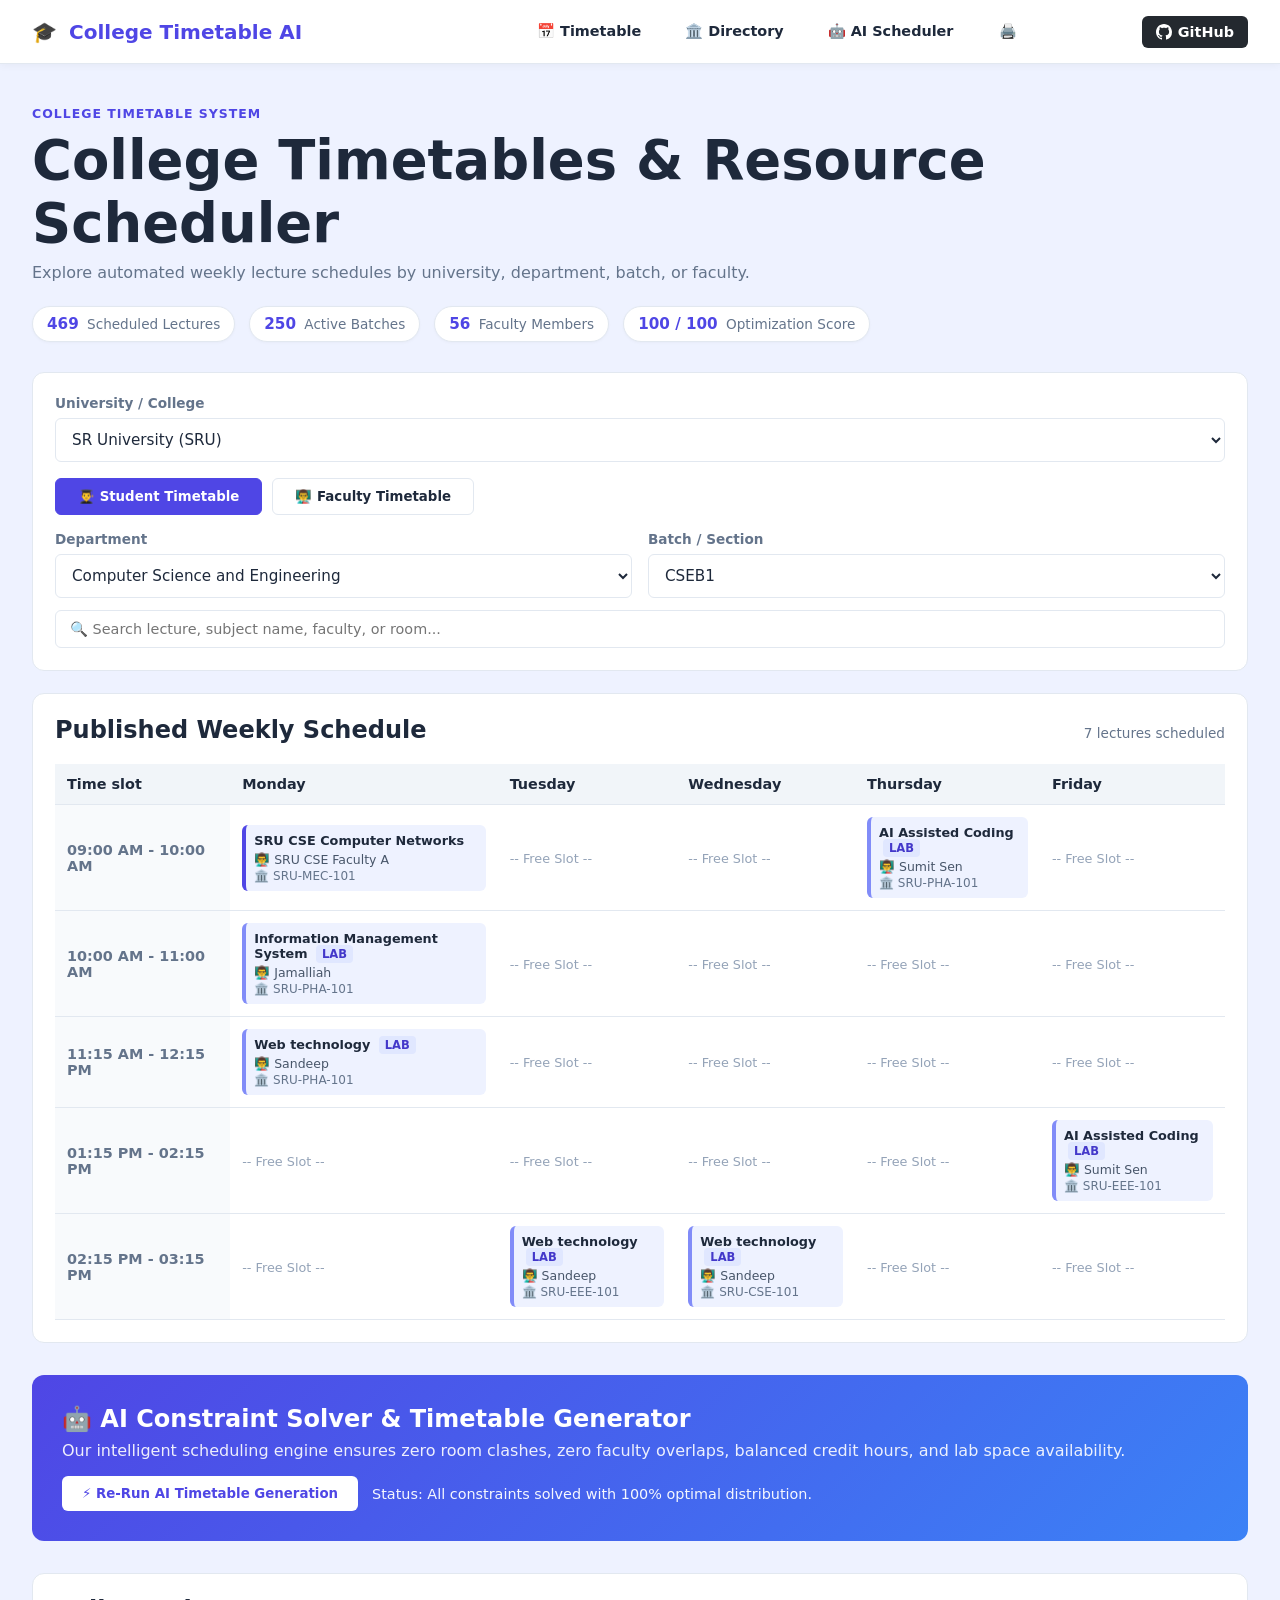
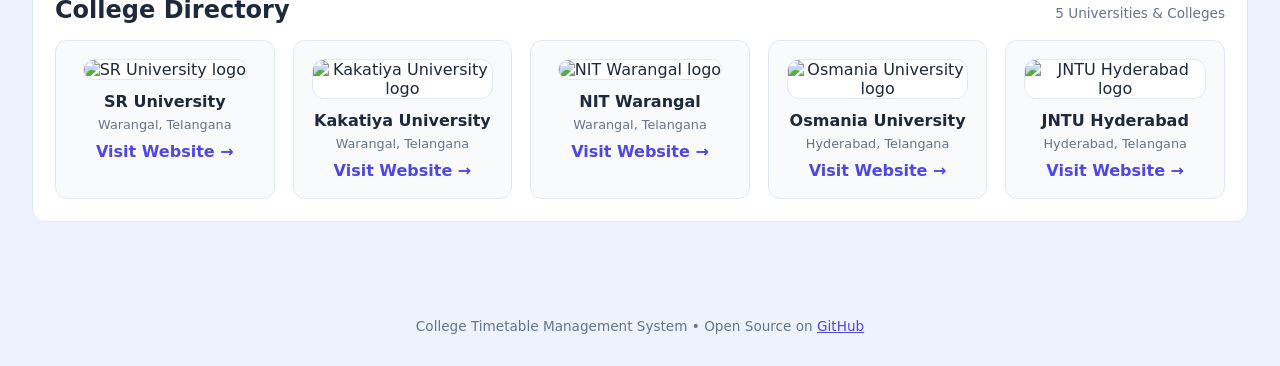
==== docs/index.html @ d0ee3218 "Add GitHub Pages website and automated deployment workflow" ====
<!DOCTYPE html>
<html lang="en">
<head>
    <meta charset="UTF-8">
    <meta name="viewport" content="width=device-width, initial-scale=1.0">
    <title>College Timetable & AI Resource Scheduler</title>
    <link rel="stylesheet" href="css/style.css">
    <style>
        .nav-bar {
            display: flex;
            justify-content: space-between;
            align-items: center;
            background: #ffffff;
            border-bottom: 1px solid var(--border-color);
            padding: 14px 32px;
            position: sticky;
            top: 0;
            z-index: 100;
            box-shadow: 0 2px 8px rgba(0,0,0,0.04);
        }
        .nav-brand {
            display: flex;
            align-items: center;
            gap: 12px;
            font-size: 1.25rem;
            font-weight: 700;
            color: var(--primary);
            text-decoration: none;
        }
        .nav-links {
            display: flex;
            gap: 16px;
            align-items: center;
        }
        .nav-links a, .nav-links button {
            color: var(--text-main);
            text-decoration: none;
            font-weight: 600;
            font-size: 0.9rem;
            padding: 8px 14px;
            border-radius: 6px;
            transition: all 0.2s ease;
            background: none;
            border: none;
            cursor: pointer;
        }
        .nav-links a:hover, .nav-links button:hover {
            background: #eef2ff;
            color: var(--primary);
        }
        .btn-gh {
            background: #24292f !important;
            color: #ffffff !important;
            display: inline-flex;
            align-items: center;
            gap: 6px;
        }
        .btn-gh:hover {
            background: #000000 !important;
            color: #ffffff !important;
        }
        .stats-badge-row {
            display: flex;
            gap: 14px;
            flex-wrap: wrap;
            margin-top: 18px;
        }
        .stat-pill {
            background: #ffffff;
            border: 1px solid var(--border-color);
            padding: 8px 14px;
            border-radius: 20px;
            font-size: 0.85rem;
            color: var(--text-muted);
            box-shadow: 0 1px 3px rgba(0,0,0,0.03);
        }
        .stat-pill strong {
            color: var(--primary);
            font-size: 0.95rem;
            margin-right: 4px;
        }
        .search-bar-wrap {
            margin-top: 12px;
            position: relative;
        }
        .search-bar-wrap input {
            width: 100%;
            padding: 10px 14px;
            border: 1px solid var(--border-color);
            border-radius: 6px;
            font-size: 0.9rem;
            background: #ffffff;
        }
        .print-btn {
            background: var(--primary);
            color: white !important;
            border-radius: 6px;
            padding: 9px 16px !important;
        }
        @media print {
            .nav-bar, .public-controls, .viewer-choice, .college-directory, .ai-control-box, .print-btn, .search-bar-wrap {
                display: none !important;
            }
            .public-shell {
                padding: 0 !important;
                width: 100% !important;
            }
            .public-table-wrap {
                border: none !important;
                padding: 0 !important;
            }
        }
    </style>
</head>
<body class="public-page">
    <nav class="nav-bar">
        <a href="#top" class="nav-brand">
            <span>🎓</span>
            <span>College Timetable AI</span>
        </a>
        <div class="nav-links">
            <a href="#timetable-section">📅 Timetable</a>
            <a href="#colleges-section">🏛️ Directory</a>
            <a href="#ai-section">🤖 AI Scheduler</a>
            <button class="print-btn" onclick="printTimetable()">🖨️ Print / PDF</button>
            <a class="btn-gh" href="https://github.com/2503a52753-Purna/College_timetable_generator" target="_blank" rel="noopener">
                <svg height="16" width="16" viewBox="0 0 16 16" fill="currentColor">
                    <path d="M8 0C3.58 0 0 3.58 0 8c0 3.54 2.29 6.53 5.47 7.59.4.07.55-.17.55-.38 0-.19-.01-.82-.01-1.49-2.01.37-2.53-.49-2.69-.94-.09-.23-.48-.94-.82-1.13-.28-.15-.68-.52-.01-.53.63-.01 1.08.58 1.23.82.72 1.21 1.87.87 2.33.66.07-.52.28-.87.51-1.07-1.78-.2-3.64-.89-3.64-3.95 0-.87.31-1.59.82-2.15-.08-.2-.36-1.02.08-2.12 0 0 .67-.21 2.2.82.64-.18 1.32-.27 2-.27.68 0 1.36.09 2 .27 1.53-1.04 2.2-.82 2.2-.82.44 1.1.16 1.92.08 2.12.51.56.82 1.27.82 2.15 0 3.07-1.87 3.75-3.65 3.95.29.25.54.73.54 1.48 0 1.07-.01 1.93-.01 2.2 0 .21.15.46.55.38A8.013 8.013 0 0016 8c0-4.42-3.58-8-8-8z"></path>
                </svg>
                GitHub
            </a>
        </div>
    </nav>

    <main class="public-shell" id="top">
        <header class="public-header">
            <div>
                <p class="eyebrow">College Timetable System</p>
                <h1>College Timetables & Resource Scheduler</h1>
                <p class="public-subtitle">Explore automated weekly lecture schedules by university, department, batch, or faculty.</p>
                
                <div class="stats-badge-row">
                    <span class="stat-pill"><strong id="total-entries-count">469</strong> Scheduled Lectures</span>
                    <span class="stat-pill"><strong id="total-sections-count">250</strong> Active Batches</span>
                    <span class="stat-pill"><strong id="total-faculty-count">56</strong> Faculty Members</span>
                    <span class="stat-pill"><strong id="score-display">100 / 100</strong> Optimization Score</span>
                </div>
            </div>
        </header>

        <!-- Filter Controls -->
        <section class="public-controls" id="timetable-section" aria-label="Timetable filters">
            <div class="college-select-row">
                <label>University / College
                    <select id="filter-college">
                        <option value="">Loading Colleges...</option>
                    </select>
                </label>
            </div>

            <div class="viewer-choice" style="margin-top: 16px; margin-bottom: 16px; padding: 0; border: none; background: transparent;">
                <div class="viewer-choice-buttons">
                    <button class="viewer-choice-button active" id="student-choice" type="button">👨‍🎓 Student Timetable</button>
                    <button class="viewer-choice-button" id="faculty-choice" type="button">👨‍🏫 Faculty Timetable</button>
                </div>
            </div>

            <div class="student-filters viewer-filters">
                <label>Department
                    <select id="filter-dept">
                        <option value="">Select college first</option>
                    </select>
                </label>
                <label>Batch / Section
                    <select id="filter-section" disabled>
                        <option value="">Select department first</option>
                    </select>
                </label>
            </div>

            <div class="faculty-filters viewer-filters hidden">
                <label>Faculty Member
                    <select id="filter-faculty">
                        <option value="">Select college first</option>
                    </select>
                </label>
            </div>

            <div class="search-bar-wrap">
                <input type="text" id="timetable-search" placeholder="🔍 Search lecture, subject name, faculty, or room...">
            </div>
        </section>

        <!-- Published Timetable Matrix -->
        <section class="public-table-wrap">
            <div class="table-heading">
                <h2>Published Weekly Schedule</h2>
                <span id="result-count">Select a section</span>
            </div>
            <div class="table-responsive">
                <table class="data-table" id="public-timetable">
                    <thead>
                        <tr>
                            <th style="min-width: 140px;">Time slot</th>
                            <th>Monday</th>
                            <th>Tuesday</th>
                            <th>Wednesday</th>
                            <th>Thursday</th>
                            <th>Friday</th>
                        </tr>
                    </thead>
                    <tbody id="timetable-matrix-body">
                        <tr><td colspan="6" class="timetable-empty">Loading timetable data...</td></tr>
                    </tbody>
                </table>
            </div>
        </section>

        <!-- AI Scheduler Simulation -->
        <section class="ai-control-box" id="ai-section" style="margin-top: 32px;">
            <h2>🤖 AI Constraint Solver & Timetable Generator</h2>
            <p>Our intelligent scheduling engine ensures zero room clashes, zero faculty overlaps, balanced credit hours, and lab space availability.</p>
            <div style="display: flex; gap: 14px; align-items: center; flex-wrap: wrap;">
                <button class="btn btn-primary" id="btn-run-ai" onclick="runAiScheduler()">⚡ Re-Run AI Timetable Generation</button>
                <span id="ai-status-text" style="font-size: 0.9rem; opacity: 0.95;">Status: All constraints solved with 100% optimal distribution.</span>
            </div>
        </section>

        <!-- College Directory -->
        <section class="college-directory" id="colleges-section" style="margin-top: 32px;">
            <div class="table-heading">
                <h2>College Directory</h2>
                <span id="college-count">5 Universities</span>
            </div>
            <div id="college-grid" class="college-grid"></div>
        </section>
    </main>

    <footer style="text-align: center; padding: 32px; color: var(--text-muted); font-size: 0.85rem;">
        <p>College Timetable Management System &bull; Open Source on <a href="https://github.com/2503a52753-Purna/College_timetable_generator" style="color: var(--primary);">GitHub</a></p>
    </footer>

    <script src="js/app.js"></script>
</body>
</html>
---- docs/css/style.css ----
:root {
    --primary: #4f46e5;
    --primary-hover: #4338ca;
    --success: #16a34a;
    --bg-color: #f8fafc;
    --card-bg: #ffffff;
    --text-main: #1e293b;
    --text-muted: #64748b;
    --border-color: #e2e8f0;
    --sidebar-width: 260px;
}

* {
    box-sizing: border-box;
    margin: 0;
    padding: 0;
    font-family: 'Segoe UI', system-ui, -apple-system, sans-serif;
}

body {
    background-color: var(--bg-color);
    color: var(--text-main);
}

.app-container {
    display: flex;
    min-height: 100vh;
}

/* Sidebar */
.sidebar {
    width: var(--sidebar-width);
    background-color: var(--card-bg);
    border-right: 1px solid var(--border-color);
    display: flex;
    flex-direction: column;
    position: fixed;
    height: 100vh;
}

.brand {
    padding: 24px;
    border-bottom: 1px solid var(--border-color);
}

.brand h2 { font-size: 1.25rem; color: var(--primary); }
.brand p { font-size: 0.8rem; color: var(--text-muted); }

.nav-menu {
    padding: 16px;
    display: flex;
    flex-direction: column;
    gap: 8px;
}

.nav-link {
    padding: 12px 16px;
    color: var(--text-main);
    text-decoration: none;
    border-radius: 8px;
    font-weight: 500;
    transition: background 0.2s;
}

.nav-link:hover, .nav-link.active {
    background-color: #eef2ff;
    color: var(--primary);
}

/* Main Content */
.main-content {
    flex: 1;
    margin-left: var(--sidebar-width);
    padding: 32px;
}

.topbar {
    display: flex;
    justify-content: space-between;
    align-items: center;
    margin-bottom: 24px;
}

.topbar h1 { font-size: 1.5rem; }

.user-profile {
    background: var(--card-bg);
    padding: 8px 16px;
    border-radius: 20px;
    border: 1px solid var(--border-color);
    font-size: 0.9rem;
    font-weight: 600;
}

.user-actions { display: flex; align-items: center; gap: 10px; }
.btn-logout { background: #e2e8f0; color: var(--text-main); padding: 8px 12px; }

.auth-page, .public-page { min-height: 100vh; background: #eef2ff; }
.auth-page { display: grid; place-items: center; padding: 24px; }
.login-card { width: min(100%, 420px); background: var(--card-bg); padding: 36px; border: 1px solid var(--border-color); border-radius: 12px; box-shadow: 0 20px 45px rgba(30, 41, 59, 0.12); }
.eyebrow { color: var(--primary); font-size: 0.78rem; font-weight: 700; letter-spacing: 0.08em; text-transform: uppercase; }
.login-card h1, .public-header h1 { margin: 8px 0; }
.login-copy, .public-subtitle { color: var(--text-muted); margin-bottom: 24px; }
.login-card form { display: grid; gap: 8px; }
.login-card input { padding: 11px 12px; border: 1px solid var(--border-color); border-radius: 6px; margin-bottom: 10px; font-size: 1rem; }
.btn-login { background: var(--primary); color: white; margin-top: 8px; }
.form-error { background: #fee2e2; color: #991b1b; padding: 10px 12px; border-radius: 6px; margin-bottom: 16px; }
.back-link, .admin-link { display: inline-block; color: var(--primary); font-weight: 600; margin-top: 20px; text-decoration: none; }
.portal-options { display: grid; gap: 12px; margin-top: 26px; }
.portal-option { display: grid; grid-template-columns: 42px 1fr auto; align-items: center; gap: 14px; padding: 16px; border: 1px solid var(--border-color); border-radius: 8px; color: var(--text-main); text-decoration: none; transition: border-color 0.2s, transform 0.2s; }
.portal-option:hover { border-color: var(--primary); transform: translateY(-2px); }
.portal-option strong, .portal-option small { display: block; }
.portal-option small { color: var(--text-muted); margin-top: 4px; }
.portal-icon { display: grid; place-items: center; width: 38px; height: 38px; border-radius: 50%; background: #eef2ff; color: var(--primary); font-weight: 800; }
.public-shell { width: min(1400px, 100%); margin: 0 auto; padding: 42px 32px; }
.public-header { display: flex; justify-content: space-between; align-items: flex-start; gap: 24px; margin-bottom: 30px; }
.public-header h1 { font-size: clamp(2rem, 5vw, 3.4rem); }
.admin-link { margin-top: 4px; white-space: nowrap; }
.public-controls, .public-table-wrap, .college-directory { background: var(--card-bg); border: 1px solid var(--border-color); border-radius: 12px; padding: 22px; }
.viewer-choice { background: var(--card-bg); border: 1px solid var(--border-color); border-radius: 12px; padding: 22px; margin-bottom: 16px; }
.viewer-choice h2 { margin-bottom: 14px; }
.viewer-choice-buttons { display: flex; gap: 10px; }
.viewer-choice-button { padding: 10px 22px; border: 1px solid var(--border-color); border-radius: 6px; background: white; color: var(--text-main); cursor: pointer; font-weight: 700; }
.viewer-choice-button.active { background: var(--primary); border-color: var(--primary); color: white; }
.public-controls { margin-bottom: 22px; }
.viewer-filters { display: grid; grid-template-columns: repeat(2, minmax(0, 1fr)); gap: 16px; }
.faculty-filters { grid-template-columns: minmax(0, 1fr); }
.hidden { display: none; }
.public-controls label { display: grid; gap: 7px; color: var(--text-muted); font-size: 0.85rem; font-weight: 700; }
.public-controls select { padding: 11px 12px; border: 1px solid var(--border-color); border-radius: 6px; background: white; color: var(--text-main); font-size: 0.95rem; }
.table-heading { display: flex; align-items: baseline; justify-content: space-between; gap: 16px; }
.table-heading span { color: var(--text-muted); font-size: 0.85rem; }
.free-slot { color: #94a3b8; font-size: 0.8rem; }

.college-directory { margin-bottom: 22px; }
.college-grid {
    display: grid;
    grid-template-columns: repeat(auto-fit, minmax(180px, 1fr));
    gap: 18px;
    margin-top: 16px;
}
.college-card {
    background: #f8fafc;
    border: 1px solid var(--border-color);
    border-radius: 12px;
    padding: 18px;
    text-align: center;
    transition: transform 0.2s ease, box-shadow 0.2s ease;
}
.college-card:hover {
    transform: translateY(-2px);
    box-shadow: 0 12px 30px rgba(15, 23, 42, 0.08);
}
.college-card img {
    width: 88px;
    height: 88px;
    object-fit: contain;
    border-radius: 12px;
    background: white;
    border: 1px solid var(--border-color);
    margin-bottom: 12px;
}
.college-card h3 {
    font-size: 1rem;
    margin-bottom: 6px;
}
.college-card p {
    color: var(--text-muted);
    font-size: 0.8rem;
    margin-bottom: 10px;
}
.college-card a {
    color: var(--primary);
    text-decoration: none;
    font-weight: 600;
}

/* Tabs */
.tab-pane { display: none; }
.tab-pane.active { display: block; }

/* Dashboard Cards */
.stats-grid {
    display: grid;
    grid-template-columns: repeat(auto-fit, minmax(220px, 1fr));
    gap: 20px;
    margin-bottom: 24px;
}

.stat-card {
    background: var(--card-bg);
    padding: 20px;
    border-radius: 12px;
    border: 1px solid var(--border-color);
}

.stat-card h3 { font-size: 0.9rem; color: var(--text-muted); margin-bottom: 8px; }
.stat-val { font-size: 1.5rem; font-weight: bold; }

.ai-control-box {
    background: linear-gradient(135deg, #4f46e5 0%, #3b82f6 100%);
    color: white;
    padding: 30px;
    border-radius: 12px;
    margin-bottom: 24px;
}

.ai-control-box h2 { margin-bottom: 8px; }
.ai-control-box p { margin-bottom: 16px; opacity: 0.9; }

.suggestions-container {
    background: var(--card-bg);
    padding: 20px;
    border-radius: 12px;
    border: 1px solid var(--border-color);
}

.suggestions-container h3 { margin-bottom: 12px; }
.suggestions-container ul { padding-left: 20px; color: var(--text-muted); }

/* Buttons */
.btn {
    padding: 10px 20px;
    border: none;
    border-radius: 6px;
    font-weight: 600;
    cursor: pointer;
    transition: opacity 0.2s;
}
.btn:hover { opacity: 0.9; }
.btn-primary { background: white; color: var(--primary); }
.btn-success { background: var(--success); color: white; }
.btn-secondary { background: var(--text-muted); color: white; }
.btn-danger { background: #dc2626; color: white; padding: 4px 8px; font-size: 0.8rem; }
.btn-warning { background: #d97706; color: white; padding: 4px 8px; font-size: 0.8rem; }

/* Master Management */
.master-header {
    display: flex;
    justify-content: space-between;
    align-items: center;
    margin-bottom: 20px;
    flex-wrap: wrap;
    gap: 12px;
}

.entity-tabs { display: flex; gap: 8px; flex-wrap: wrap; }
.sub-tab {
    padding: 6px 14px;
    background: var(--card-bg);
    border: 1px solid var(--border-color);
    border-radius: 6px;
    cursor: pointer;
    font-weight: 500;
}
.sub-tab.active { background: var(--primary); color: white; border-color: var(--primary); }

.master-body {
    background: var(--card-bg);
    padding: 24px;
    border-radius: 12px;
    border: 1px solid var(--border-color);
}

.form-grid {
    display: grid;
    grid-template-columns: repeat(auto-fit, minmax(200px, 1fr));
    gap: 16px;
    margin-bottom: 16px;
}

.form-group { display: flex; flex-direction: column; gap: 6px; }
.form-group label { font-size: 0.85rem; font-weight: 600; color: var(--text-muted); }
.form-group input, .form-group select {
    padding: 8px 12px;
    border: 1px solid var(--border-color);
    border-radius: 6px;
    outline: none;
}

/* Tables */
.table-responsive { overflow-x: auto; margin-top: 20px; }
.data-table {
    width: 100%;
    border-collapse: collapse;
    text-align: left;
    font-size: 0.9rem;
}
.data-table th, .data-table td {
    padding: 12px;
    border-bottom: 1px solid var(--border-color);
}
.data-table th { background: #f1f5f9; font-weight: 600; }

/* Timetable Filters */
.filter-toolbar {
    display: flex;
    justify-content: space-between;
    align-items: center;
    margin-bottom: 20px;
    flex-wrap: wrap;
    gap: 12px;
}

.filters { display: flex; gap: 10px; flex-wrap: wrap; }
.filters select { padding: 8px; border-radius: 6px; border: 1px solid var(--border-color); }
.filters select:disabled { background: #f1f5f9; color: #94a3b8; cursor: not-allowed; }
.timetable-empty { padding: 36px !important; text-align: center; color: #64748b; font-weight: 600; }

.cell-card {
    background: #eef2ff;
    padding: 8px;
    border-radius: 6px;
    font-size: 0.8rem;
    border-left: 3px solid var(--primary);
}

@media (max-width: 768px) {
    .sidebar { width: 70px; }
    .sidebar .brand h2, .sidebar .brand p, .sidebar .nav-link span { display: none; }
    .main-content { margin-left: 70px; padding: 16px; }
    .public-shell { padding: 26px 16px; }
    .public-header { display: block; }
    .viewer-filters { grid-template-columns: 1fr; }
    .admin-link { margin-top: 12px; }
}
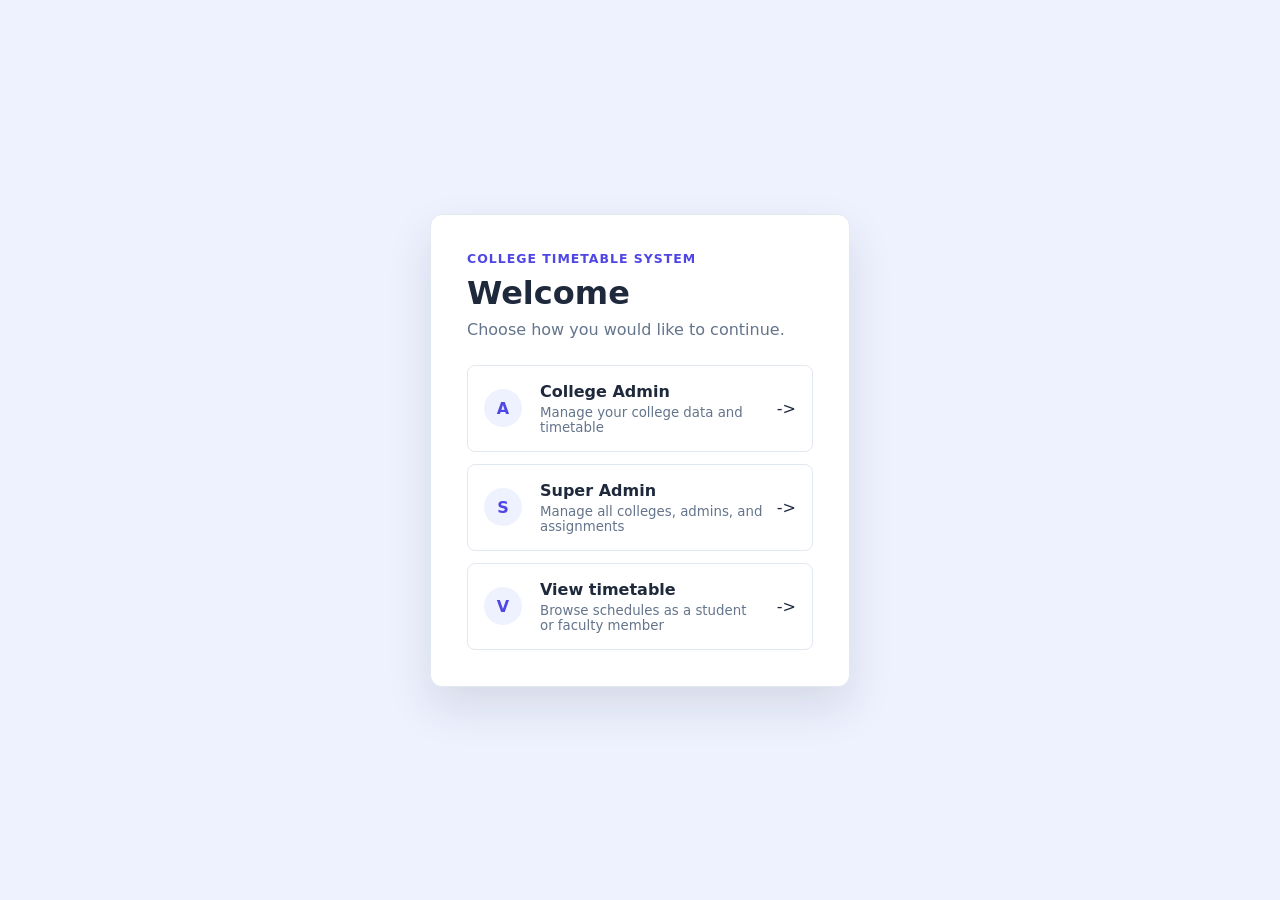
==== commit e1def88c: "Restore exact original 3-tier portal, admin login, and dashboard system" ====
--- a/docs/index.html
+++ b/docs/index.html
@@ -3,243 +3,31 @@
 <head>
     <meta charset="UTF-8">
     <meta name="viewport" content="width=device-width, initial-scale=1.0">
-    <title>College Timetable & AI Resource Scheduler</title>
+    <title>College Timetable System</title>
     <link rel="stylesheet" href="css/style.css">
-    <style>
-        .nav-bar {
-            display: flex;
-            justify-content: space-between;
-            align-items: center;
-            background: #ffffff;
-            border-bottom: 1px solid var(--border-color);
-            padding: 14px 32px;
-            position: sticky;
-            top: 0;
-            z-index: 100;
-            box-shadow: 0 2px 8px rgba(0,0,0,0.04);
-        }
-        .nav-brand {
-            display: flex;
-            align-items: center;
-            gap: 12px;
-            font-size: 1.25rem;
-            font-weight: 700;
-            color: var(--primary);
-            text-decoration: none;
-        }
-        .nav-links {
-            display: flex;
-            gap: 16px;
-            align-items: center;
-        }
-        .nav-links a, .nav-links button {
-            color: var(--text-main);
-            text-decoration: none;
-            font-weight: 600;
-            font-size: 0.9rem;
-            padding: 8px 14px;
-            border-radius: 6px;
-            transition: all 0.2s ease;
-            background: none;
-            border: none;
-            cursor: pointer;
-        }
-        .nav-links a:hover, .nav-links button:hover {
-            background: #eef2ff;
-            color: var(--primary);
-        }
-        .btn-gh {
-            background: #24292f !important;
-            color: #ffffff !important;
-            display: inline-flex;
-            align-items: center;
-            gap: 6px;
-        }
-        .btn-gh:hover {
-            background: #000000 !important;
-            color: #ffffff !important;
-        }
-        .stats-badge-row {
-            display: flex;
-            gap: 14px;
-            flex-wrap: wrap;
-            margin-top: 18px;
-        }
-        .stat-pill {
-            background: #ffffff;
-            border: 1px solid var(--border-color);
-            padding: 8px 14px;
-            border-radius: 20px;
-            font-size: 0.85rem;
-            color: var(--text-muted);
-            box-shadow: 0 1px 3px rgba(0,0,0,0.03);
-        }
-        .stat-pill strong {
-            color: var(--primary);
-            font-size: 0.95rem;
-            margin-right: 4px;
-        }
-        .search-bar-wrap {
-            margin-top: 12px;
-            position: relative;
-        }
-        .search-bar-wrap input {
-            width: 100%;
-            padding: 10px 14px;
-            border: 1px solid var(--border-color);
-            border-radius: 6px;
-            font-size: 0.9rem;
-            background: #ffffff;
-        }
-        .print-btn {
-            background: var(--primary);
-            color: white !important;
-            border-radius: 6px;
-            padding: 9px 16px !important;
-        }
-        @media print {
-            .nav-bar, .public-controls, .viewer-choice, .college-directory, .ai-control-box, .print-btn, .search-bar-wrap {
-                display: none !important;
-            }
-            .public-shell {
-                padding: 0 !important;
-                width: 100% !important;
-            }
-            .public-table-wrap {
-                border: none !important;
-                padding: 0 !important;
-            }
-        }
-    </style>
 </head>
-<body class="public-page">
-    <nav class="nav-bar">
-        <a href="#top" class="nav-brand">
-            <span>🎓</span>
-            <span>College Timetable AI</span>
-        </a>
-        <div class="nav-links">
-            <a href="#timetable-section">📅 Timetable</a>
-            <a href="#colleges-section">🏛️ Directory</a>
-            <a href="#ai-section">🤖 AI Scheduler</a>
-            <button class="print-btn" onclick="printTimetable()">🖨️ Print / PDF</button>
-            <a class="btn-gh" href="https://github.com/2503a52753-Purna/College_timetable_generator" target="_blank" rel="noopener">
-                <svg height="16" width="16" viewBox="0 0 16 16" fill="currentColor">
-                    <path d="M8 0C3.58 0 0 3.58 0 8c0 3.54 2.29 6.53 5.47 7.59.4.07.55-.17.55-.38 0-.19-.01-.82-.01-1.49-2.01.37-2.53-.49-2.69-.94-.09-.23-.48-.94-.82-1.13-.28-.15-.68-.52-.01-.53.63-.01 1.08.58 1.23.82.72 1.21 1.87.87 2.33.66.07-.52.28-.87.51-1.07-1.78-.2-3.64-.89-3.64-3.95 0-.87.31-1.59.82-2.15-.08-.2-.36-1.02.08-2.12 0 0 .67-.21 2.2.82.64-.18 1.32-.27 2-.27.68 0 1.36.09 2 .27 1.53-1.04 2.2-.82 2.2-.82.44 1.1.16 1.92.08 2.12.51.56.82 1.27.82 2.15 0 3.07-1.87 3.75-3.65 3.95.29.25.54.73.54 1.48 0 1.07-.01 1.93-.01 2.2 0 .21.15.46.55.38A8.013 8.013 0 0016 8c0-4.42-3.58-8-8-8z"></path>
-                </svg>
-                GitHub
+<body class="auth-page">
+    <main class="login-card portal-card">
+        <p class="eyebrow">College Timetable System</p>
+        <h1>Welcome</h1>
+        <p class="login-copy">Choose how you would like to continue.</p>
+        <div class="portal-options">
+            <a class="portal-option portal-admin" href="admin-login.html?role=college">
+                <span class="portal-icon">A</span>
+                <span><strong>College Admin</strong><small>Manage your college data and timetable</small></span>
+                <span aria-hidden="true">-&gt;</span>
+            </a>
+            <a class="portal-option portal-superadmin" href="admin-login.html?role=super">
+                <span class="portal-icon">S</span>
+                <span><strong>Super Admin</strong><small>Manage all colleges, admins, and assignments</small></span>
+                <span aria-hidden="true">-&gt;</span>
+            </a>
+            <a class="portal-option portal-viewer" href="timetables.html">
+                <span class="portal-icon">V</span>
+                <span><strong>View timetable</strong><small>Browse schedules as a student or faculty member</small></span>
+                <span aria-hidden="true">-&gt;</span>
             </a>
         </div>
-    </nav>
-
-    <main class="public-shell" id="top">
-        <header class="public-header">
-            <div>
-                <p class="eyebrow">College Timetable System</p>
-                <h1>College Timetables & Resource Scheduler</h1>
-                <p class="public-subtitle">Explore automated weekly lecture schedules by university, department, batch, or faculty.</p>
-                
-                <div class="stats-badge-row">
-                    <span class="stat-pill"><strong id="total-entries-count">469</strong> Scheduled Lectures</span>
-                    <span class="stat-pill"><strong id="total-sections-count">250</strong> Active Batches</span>
-                    <span class="stat-pill"><strong id="total-faculty-count">56</strong> Faculty Members</span>
-                    <span class="stat-pill"><strong id="score-display">100 / 100</strong> Optimization Score</span>
-                </div>
-            </div>
-        </header>
-
-        <!-- Filter Controls -->
-        <section class="public-controls" id="timetable-section" aria-label="Timetable filters">
-            <div class="college-select-row">
-                <label>University / College
-                    <select id="filter-college">
-                        <option value="">Loading Colleges...</option>
-                    </select>
-                </label>
-            </div>
-
-            <div class="viewer-choice" style="margin-top: 16px; margin-bottom: 16px; padding: 0; border: none; background: transparent;">
-                <div class="viewer-choice-buttons">
-                    <button class="viewer-choice-button active" id="student-choice" type="button">👨‍🎓 Student Timetable</button>
-                    <button class="viewer-choice-button" id="faculty-choice" type="button">👨‍🏫 Faculty Timetable</button>
-                </div>
-            </div>
-
-            <div class="student-filters viewer-filters">
-                <label>Department
-                    <select id="filter-dept">
-                        <option value="">Select college first</option>
-                    </select>
-                </label>
-                <label>Batch / Section
-                    <select id="filter-section" disabled>
-                        <option value="">Select department first</option>
-                    </select>
-                </label>
-            </div>
-
-            <div class="faculty-filters viewer-filters hidden">
-                <label>Faculty Member
-                    <select id="filter-faculty">
-                        <option value="">Select college first</option>
-                    </select>
-                </label>
-            </div>
-
-            <div class="search-bar-wrap">
-                <input type="text" id="timetable-search" placeholder="🔍 Search lecture, subject name, faculty, or room...">
-            </div>
-        </section>
-
-        <!-- Published Timetable Matrix -->
-        <section class="public-table-wrap">
-            <div class="table-heading">
-                <h2>Published Weekly Schedule</h2>
-                <span id="result-count">Select a section</span>
-            </div>
-            <div class="table-responsive">
-                <table class="data-table" id="public-timetable">
-                    <thead>
-                        <tr>
-                            <th style="min-width: 140px;">Time slot</th>
-                            <th>Monday</th>
-                            <th>Tuesday</th>
-                            <th>Wednesday</th>
-                            <th>Thursday</th>
-                            <th>Friday</th>
-                        </tr>
-                    </thead>
-                    <tbody id="timetable-matrix-body">
-                        <tr><td colspan="6" class="timetable-empty">Loading timetable data...</td></tr>
-                    </tbody>
-                </table>
-            </div>
-        </section>
-
-        <!-- AI Scheduler Simulation -->
-        <section class="ai-control-box" id="ai-section" style="margin-top: 32px;">
-            <h2>🤖 AI Constraint Solver & Timetable Generator</h2>
-            <p>Our intelligent scheduling engine ensures zero room clashes, zero faculty overlaps, balanced credit hours, and lab space availability.</p>
-            <div style="display: flex; gap: 14px; align-items: center; flex-wrap: wrap;">
-                <button class="btn btn-primary" id="btn-run-ai" onclick="runAiScheduler()">⚡ Re-Run AI Timetable Generation</button>
-                <span id="ai-status-text" style="font-size: 0.9rem; opacity: 0.95;">Status: All constraints solved with 100% optimal distribution.</span>
-            </div>
-        </section>
-
-        <!-- College Directory -->
-        <section class="college-directory" id="colleges-section" style="margin-top: 32px;">
-            <div class="table-heading">
-                <h2>College Directory</h2>
-                <span id="college-count">5 Universities</span>
-            </div>
-            <div id="college-grid" class="college-grid"></div>
-        </section>
     </main>
-
-    <footer style="text-align: center; padding: 32px; color: var(--text-muted); font-size: 0.85rem;">
-        <p>College Timetable Management System &bull; Open Source on <a href="https://github.com/2503a52753-Purna/College_timetable_generator" style="color: var(--primary);">GitHub</a></p>
-    </footer>
-
-    <script src="js/app.js"></script>
 </body>
 </html>
